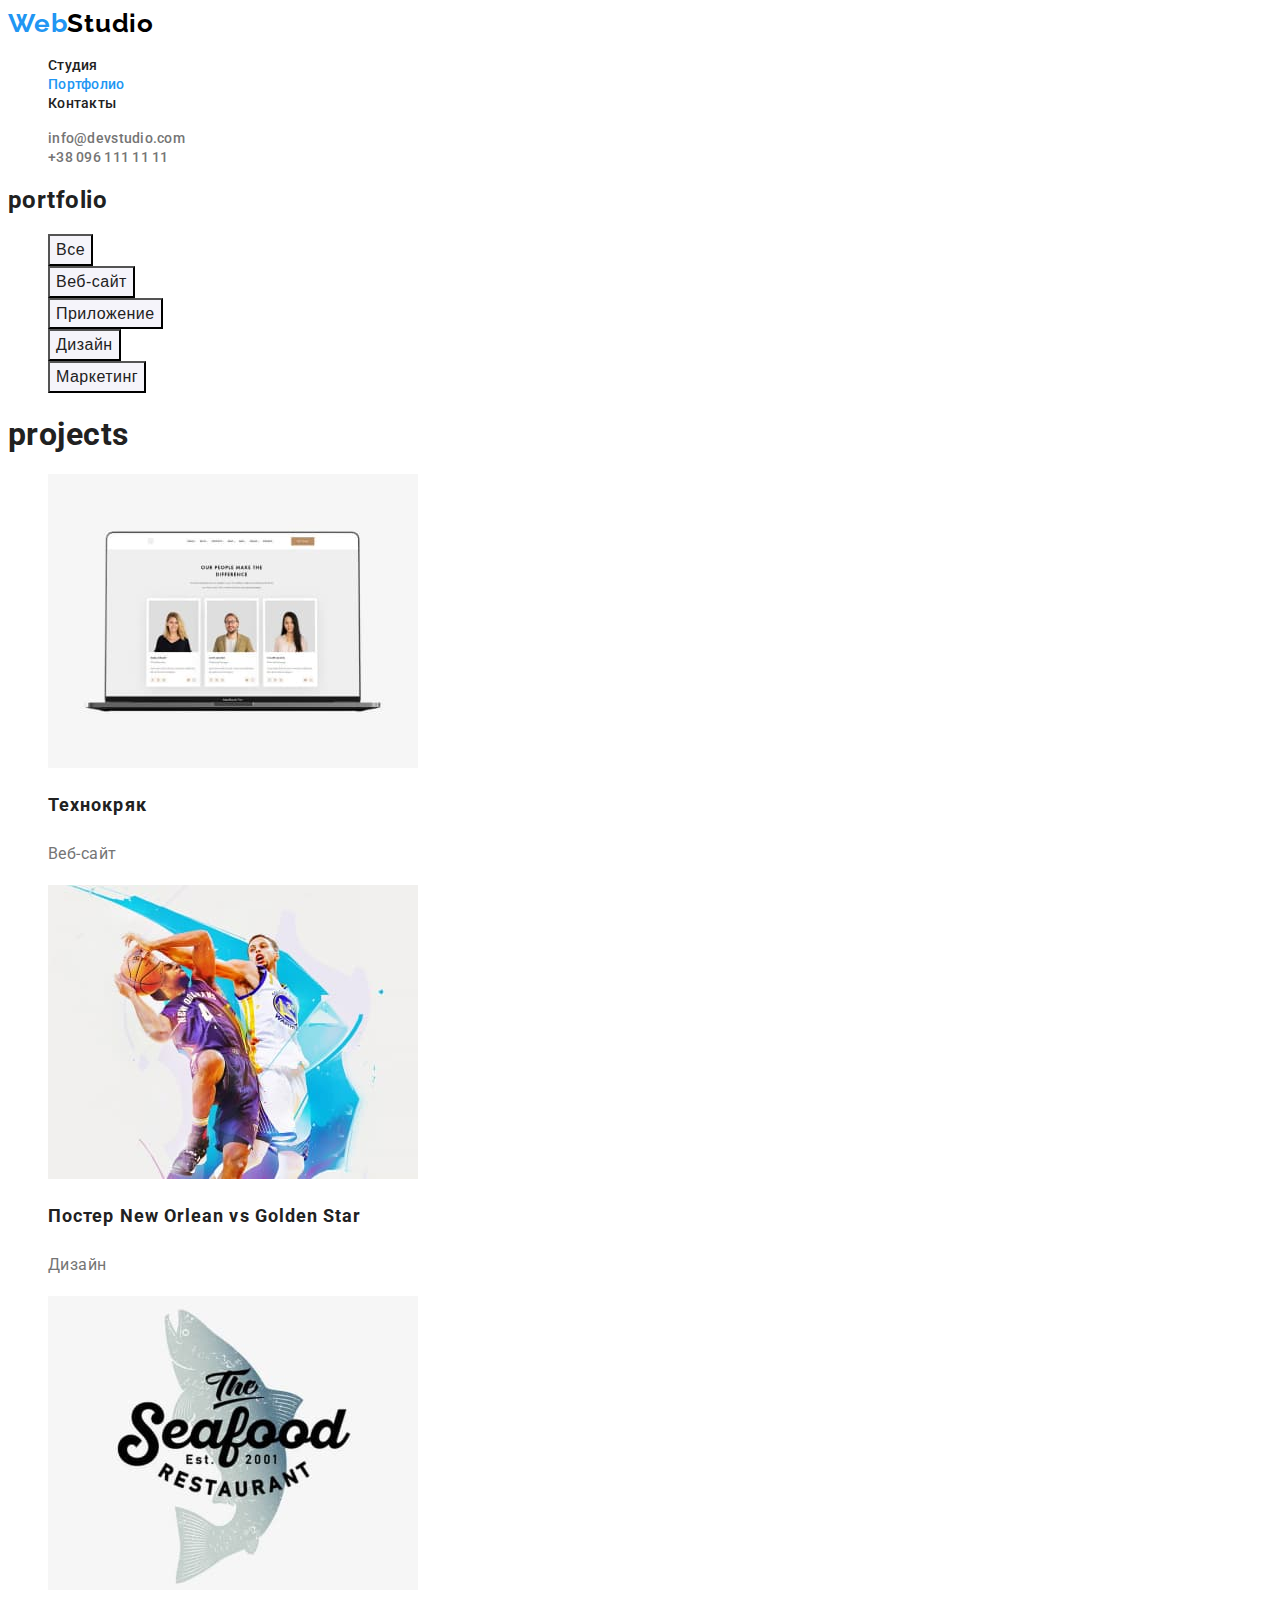
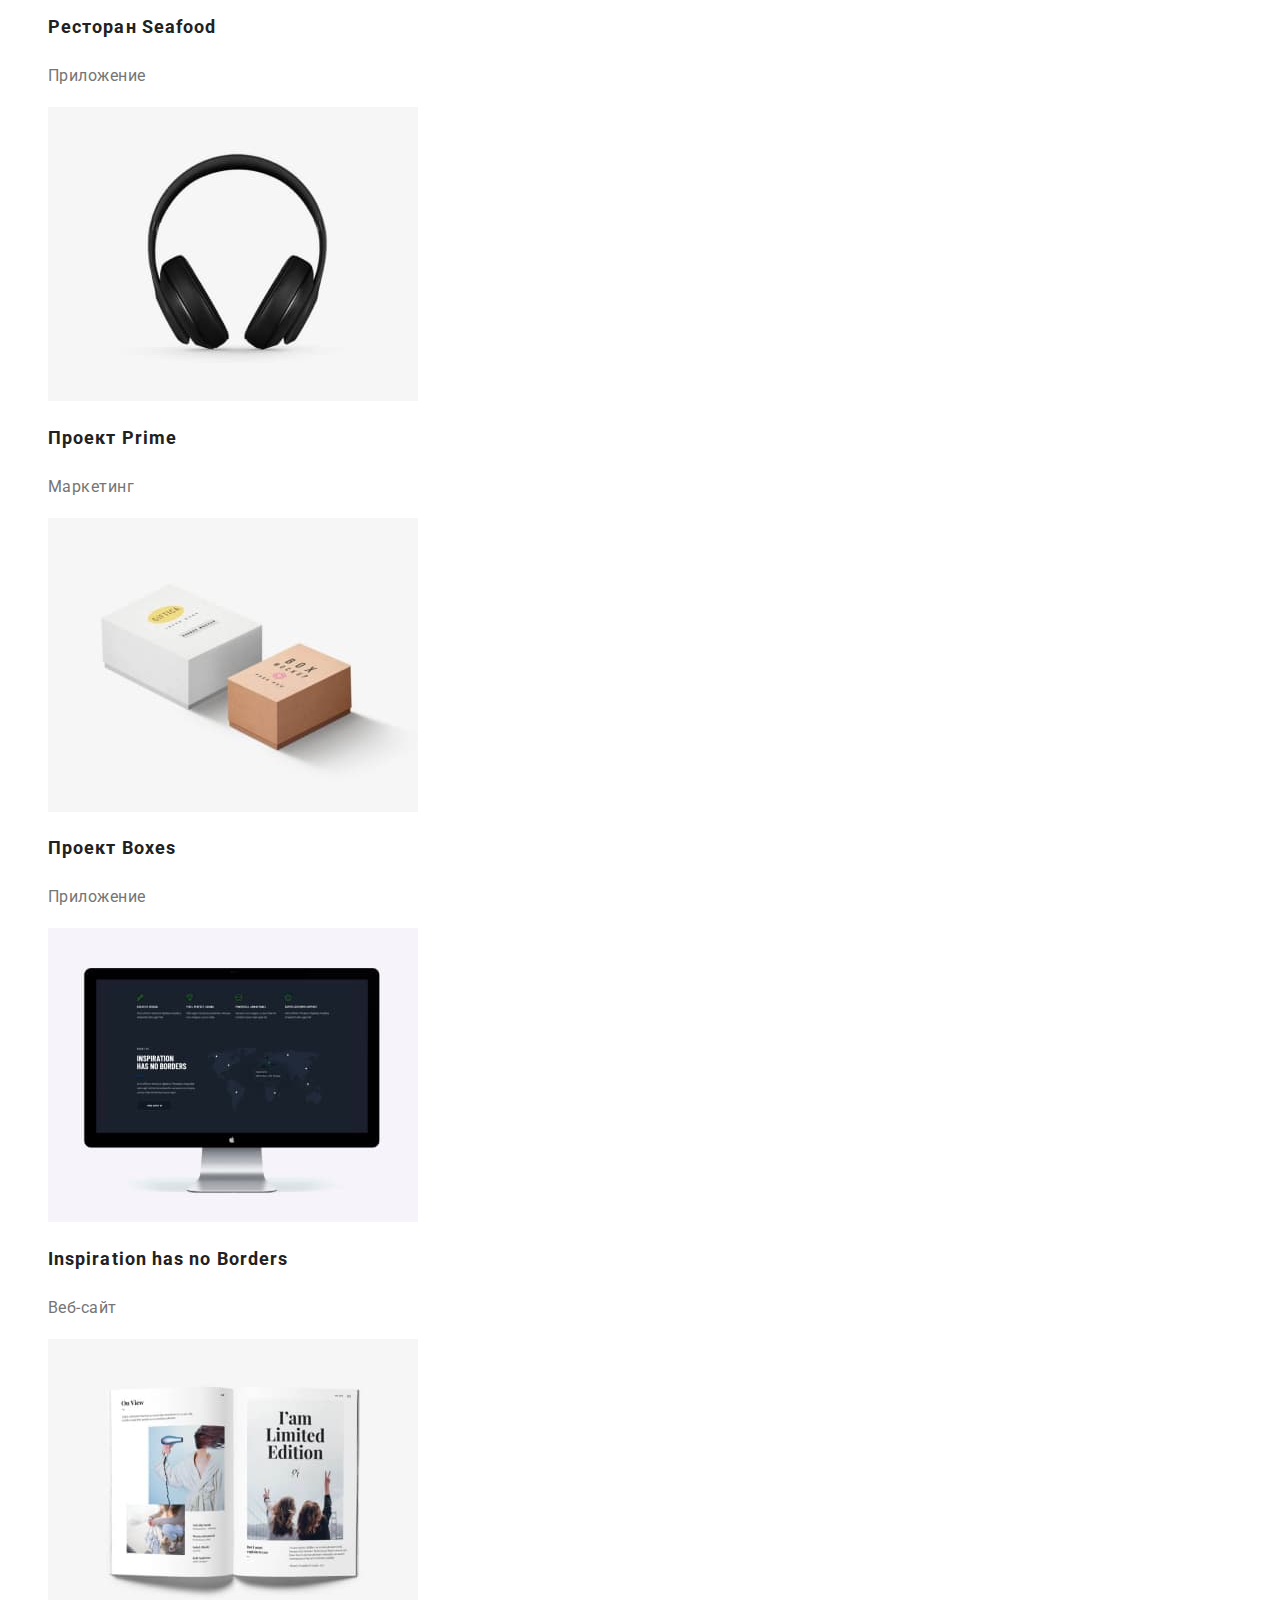
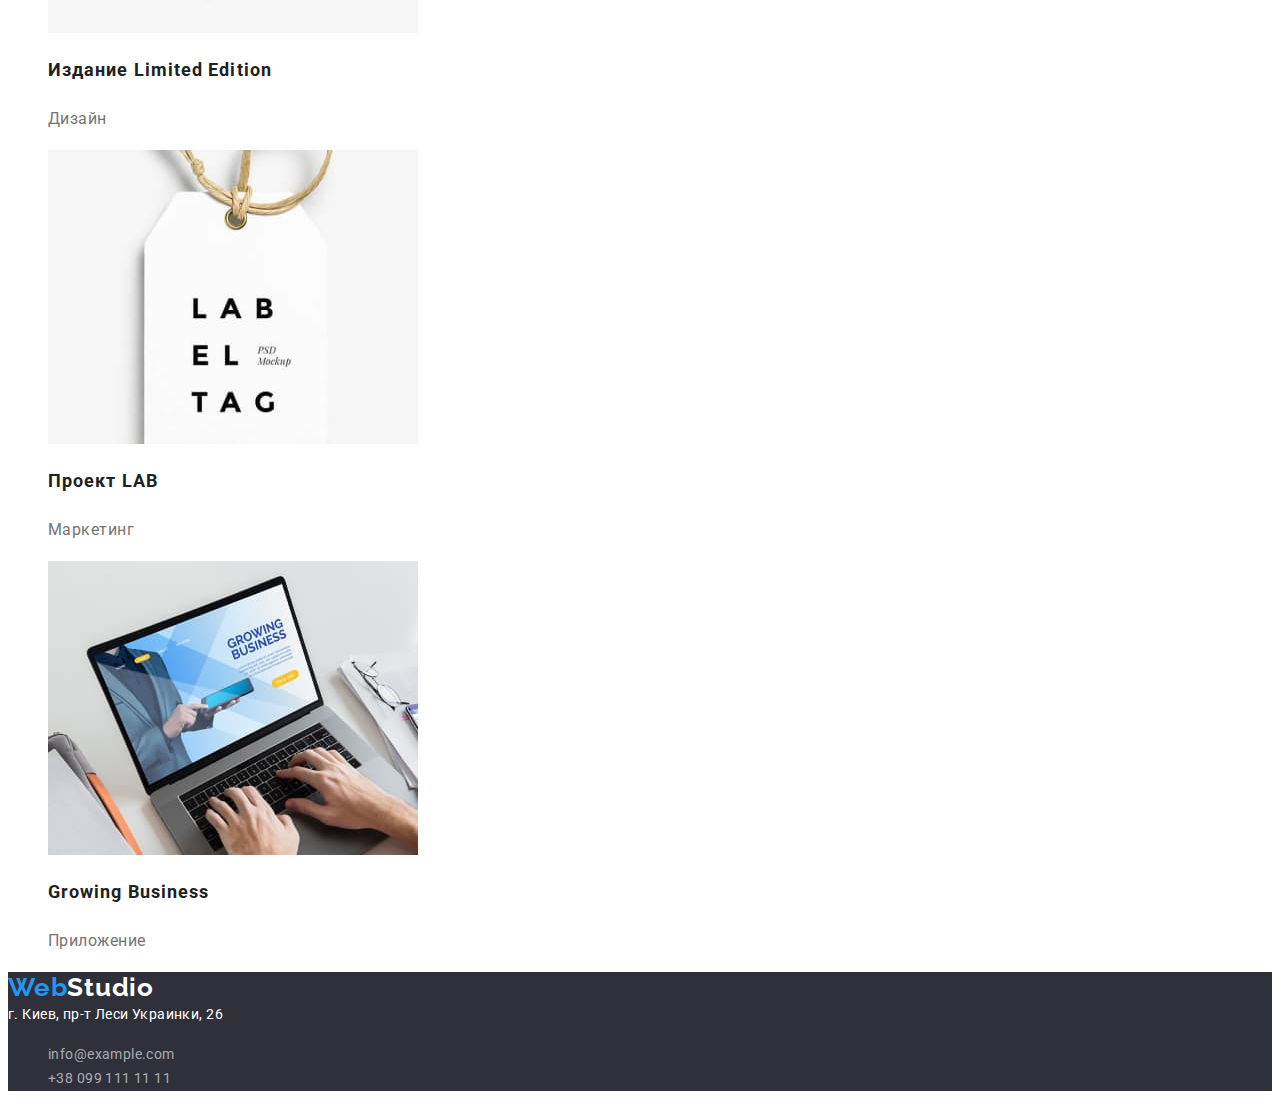
==== portfolio.html @ 8f855640 "cloning HW2" ====
<!DOCTYPE html>
<html lang="en">
  <head>
    <meta charset="UTF-8" />
    <meta http-equiv="X-UA-Compatible" content="IE=edge" />
    <meta name="viewport" content="width=device-width, initial-scale=1.0" />
    <title>Document</title>
    <link rel="preconnect" href="https://fonts.googleapis.com">
    <link rel="preconnect" href="https://fonts.gstatic.com" crossorigin>
    <link href="https://fonts.googleapis.com/css2?family=Raleway:wght@700&family=Roboto:wght@400;500;700;900&display=swap" rel="stylesheet">
    <link rel="stylesheet" href="./css/styles.css">
  </head>
  <body>
    <header>
      <a href="" class="logo style"><span class="logo-words">Web</span>Studio</a>
      <nav>
        <ul>
          <li class="list"><a href="./index.html" class="link style">Студия</a></li>
          <li class="list"><a href="./portfolio.html" class="link style current">Портфолио</a></li>
          <li class="list"><a href="" class="link style">Контакты</a></li>
        </ul>
      </nav>
      <ul>
        <li class="list"><a href="mailto:info@devstudio.com" class="contact style">info@devstudio.com</a></li>
        <li class="list"><a href="tel:+380961111111" class="contact style">+38 096 111 11 11</a></li>
      </ul>
    </header>
    <main>
      <section>
        <h2>portfolio</h2>
       <ul>
        <li class="list"><button type="button">Все</button></li>
        <li class="list"><button type="button">Веб-сайт</button></li>
        <li class="list"><button type="button">Приложение</button></li>
        <li class="list"><button type="button">Дизайн</button></li>
        <li class="list"><button type="button">Маркетинг</button></li>
       </ul>
        <h1>projects</h1>
        <ul>
            <li class="list">
              <a href="#" class="project">
                <img src="./images/hw-2/project1.jpg" alt="сайт Технокряк" width="370">
                <h2 class="project-name">Технокряк</h2>
                <p class="project-type">Веб-сайт</p>
              </a> 
            </li>
            <li class="list">
              <a href="#" class="project">
                <img src="./images/hw-2/project2.jpg" alt="Постер New Orlean vs Golden Star" width="370">
              <h2 class="project-name">Постер New Orlean vs Golden Star</h2>
              <p class="project-type">Дизайн</p>  
              </a>  
            </li>
            <li class="list">
              <a href="#" class="project">
                <img src="./images/hw-2/project3.jpg" alt="Ресторан Seafood" width="370">
              <h2 class="project-name">Ресторан Seafood</h2>
              <p class="project-type">Приложение</p>
              </a>  
            </li>
            <li class="list">
              <a href="#" class="project">
                 <img src="./images/hw-2/project4.jpg" alt="Проект Prime" width="370">
              <h2 class="project-name">Проект Prime</h2>
              <p class="project-type">Маркетинг</p>  
              </a>
            </li>
            <li class="list">
              <a href="#" class="project">
               <img src="./images/hw-2/project5.jpg" alt="Проект Boxes" width="370">
              <h2 class="project-name">Проект Boxes</h2>
              <p class="project-type">Приложение</p> 
              </a>
            </li>
            <li class="list">
              <a href="#" class="project">
                <img src="./images/hw-2/project6.jpg" alt="Inspiration has no Borders" width="370">
              <h2 class="project-name">Inspiration has no Borders</h2>
              <p class="project-type">Веб-сайт</p> 
              </a>
            </li>
            <li class="list">
              <a href="#" class="project">
               <img src="./images/hw-2/project7.jpg" alt="Издание Limited Edition" width="370">
              <h2 class="project-name">Издание Limited Edition</h2>
              <p class="project-type">Дизайн</p>  
              </a>
            </li>
            <li class="list">
              <a href="#" class="project">
              <img src="./images/hw-2/project8.jpg" alt="Проект LAB" width="370">
              <h2 class="project-name">Проект LAB</h2>
              <p class="project-type">Маркетинг</p>  
              </a>
            </li>
            <li class="list">
              <a href="#" class="project">
              <img src="./images/hw-2/project9.jpg" alt="Growing Business" width="370">
              <h2 class="project-name">Growing Business</h2>
              <p class="project-type">Приложение</p>   
              </a>
            </li>
        </ul>
      </section>
    </main>
    <footer>
      <a href="" class="footer-logo"><span class="logo-words">Web</span>Studio</a>
      <address>
        <span class="post-address">г. Киев, пр-т Леси Украинки, 26</span>
    <ul>        
        <li class="list">
         <a href="mailto:info@example.com" class="contact foot-contact">info@example.com</a>
      </li>
      <li class="list">
        <a href="tel:+380991111111" class="contact foot-contact">+38 099 111 11 11</a>
      </li>
    </ul>
  </address>
    </footer>
  </body>
</html>
---- css/styles.css ----
:root {
    --main-text-color: #212121;
    --second-text-color: #757575;
    /* --main-background-color: #E5E5E5; */
    --main-brand-color: #2196F3;
    --second-background-color: #2F303A;
}
/* main*/
body {
    font-family: 'Roboto', sans-serif;
    color: var(--main-text-color);
    text-decoration: none;
    letter-spacing: 0.03em;
}

/* header */
header {
    background-color: #FFFFFF;
}
.logo {
color: #000000;
font-family: 'Raleway';
font-weight: 700;
font-size: 26px;
line-height: 1.19;
letter-spacing: 0.03em;
}
.style {
    text-decoration: none;
}
.logo-words {
    color: var(--main-brand-color);
}
.link {
    color: var(--main-text-color);
    font-weight: 500;
    font-size: 14px;
    line-height: 1.14;
    letter-spacing: 0.02em;
}
.link:hover,
.link:focus,
.link:active {
    color: var(--main-brand-color);
}
a.current {
    color: var(--main-brand-color);
}


.contact {
    color: var(--second-text-color);
    font-weight: 500;
font-size: 14px;
line-height: 1.18;
letter-spacing: 0.02em;
}
.contact:hover {
    color: var(--main-brand-color);
}
.list {
list-style: none;
}

/* main portfolio */
main {
    background-color: var(--main-background-color);
}
button {
    color: var(--main-text-color);
    background-color: #F5F4FA;
    font-weight: 500;
    font-size: 16px;
    line-height: 1.62;
    text-align: center;
    letter-spacing: 0.03em;
}
button:hover,
button:focus {
    background-color: var(--main-brand-color);
    color: #FFFFFF;
    cursor: pointer;
}
.project {
    text-decoration: none;

}
.project-name {
    color: var(--main-text-color);
    font-weight: 700;
    font-size: 18px;
    line-height: 2;
    letter-spacing: 0.06em;
}

.project-type,
.position {
    color: var(--second-text-color);
    font-weight: 400;
    font-size: 16px;
    line-height: 1.87;
    letter-spacing: 0.03em;
    
}
/* main index */
.hero {
    color: #ffffff;
    font-weight: 900;
    font-size: 44px;
    line-height: 1.36;
    text-align: center;
    letter-spacing: 0.06em;
    text-transform: uppercase;
}
.box {
    background-color: var(--second-background-color);
    
}
.btn {
    background-color: var(--main-brand-color);
    color: #ffffff;
    font-weight: 700;
    font-size: 16px;
    line-height: 1.88;
    display: flex;
    align-items: center;
    text-align: center;
    letter-spacing: 0.06em;
    margin: 0 auto;
    
}
.btn:hover {
    background-color: #188CE8;
}
.feature {
    font-weight: 700;
font-size: 14px;
line-height: 1.14;
text-transform: uppercase;
}
.description {
    color: var(--second-text-color);
    font-weight: 400;
    font-size: 14px;
    line-height: 1.71;
}
.work-title,
.team {
    font-weight: 700;
    font-size: 36px;
    line-height: 1.17;
    text-align: center;
}
.teammate {
    font-weight: 500;
    font-size: 16px;
    line-height: 1.19;
    text-align: center;
}
.position {
    line-height: 1.19;
    text-align: center;
}
/* footer */
.footer-logo {
    color: #FFFFFF;
    font-family: 'Raleway', serif;
    font-weight: 700;
    font-size: 26px;
    line-height: 1.19;
    letter-spacing: 0.03em;
    text-decoration: none;
}
.post-address,
address a,
.foot-contact {
    color: #FFFFFF;
    font-weight: 400;
    font-size: 14px;
    line-height: 1.71;
    letter-spacing: 0.03em;
    text-decoration: none;
    font-style: normal;
}
footer .foot-contact {
    color: rgba(255, 255, 255, 0.6);

}
footer {
    background-color: var(--second-background-color);
}
.post-address,
.foot-contact {
    cursor: pointer
}
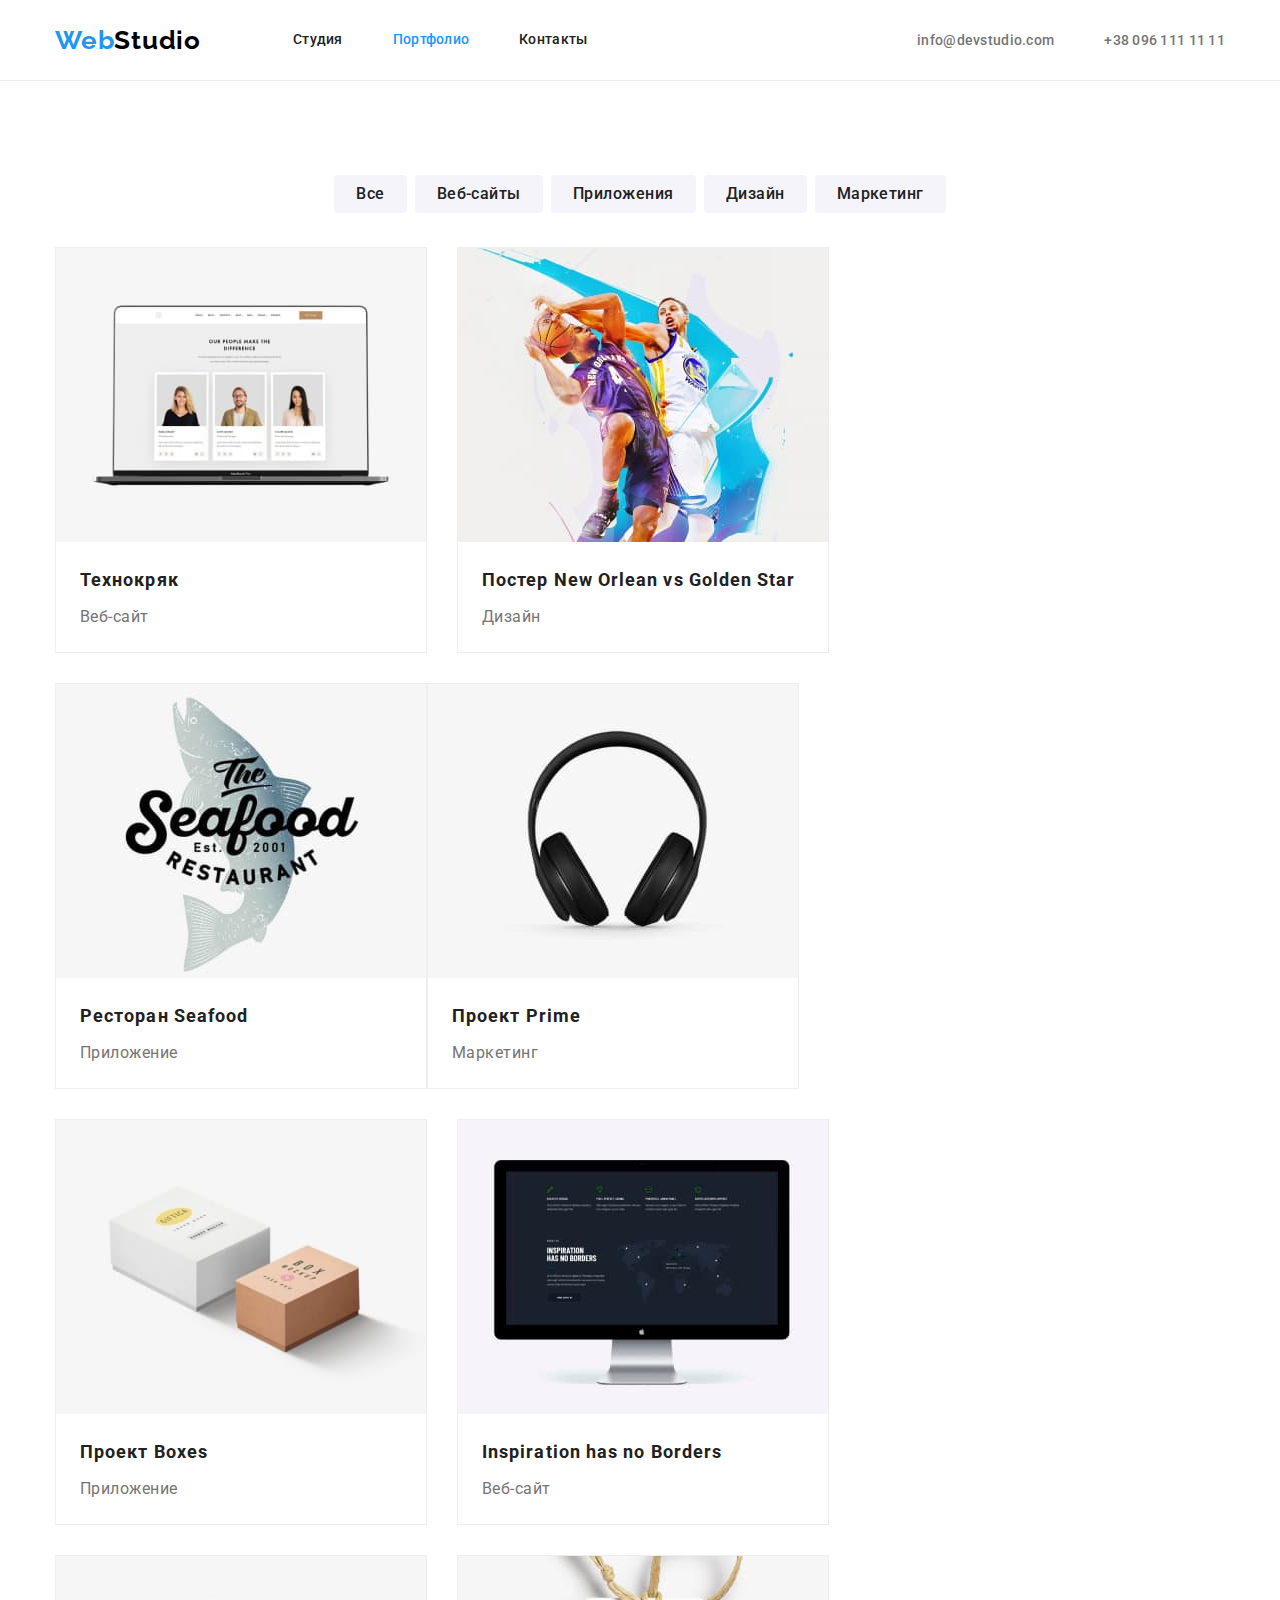
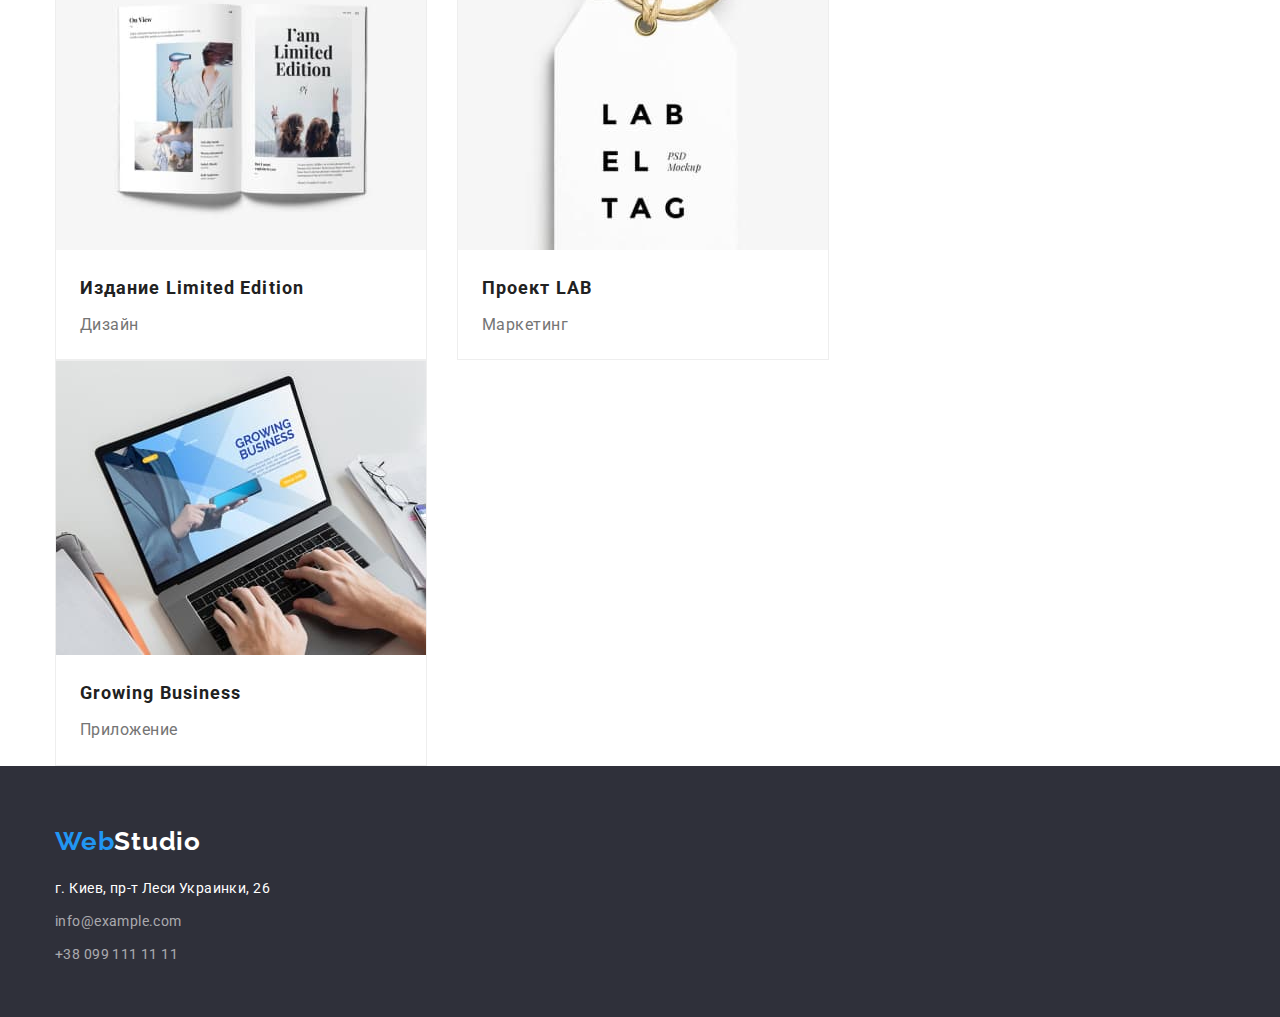
==== commit 7eddc7ad: "oll hw but problem whith border on portfolio" ====
--- a/portfolio.html
+++ b/portfolio.html
@@ -5,117 +5,146 @@
     <meta http-equiv="X-UA-Compatible" content="IE=edge" />
     <meta name="viewport" content="width=device-width, initial-scale=1.0" />
     <title>Document</title>
-    <link rel="preconnect" href="https://fonts.googleapis.com">
-    <link rel="preconnect" href="https://fonts.gstatic.com" crossorigin>
-    <link href="https://fonts.googleapis.com/css2?family=Raleway:wght@700&family=Roboto:wght@400;500;700;900&display=swap" rel="stylesheet">
-    <link rel="stylesheet" href="./css/styles.css">
+    <link
+      rel="stylesheet"
+      href="https://cdnjs.cloudflare.com/ajax/libs/modern-normalize/1.1.0/modern-normalize.min.css"
+    />
+    <link rel="preconnect" href="https://fonts.googleapis.com" />
+    <link rel="preconnect" href="https://fonts.gstatic.com" crossorigin />
+    <link
+      href="https://fonts.googleapis.com/css2?family=Raleway:wght@700&family=Roboto:wght@400;500;700;900&display=swap"
+      rel="stylesheet"
+    />
+    <link rel="stylesheet" href="./css/styles.css" />
   </head>
   <body>
     <header>
-      <a href="" class="logo style"><span class="logo-words">Web</span>Studio</a>
-      <nav>
-        <ul>
-          <li class="list"><a href="./index.html" class="link style">Студия</a></li>
-          <li class="list"><a href="./portfolio.html" class="link style current">Портфолио</a></li>
-          <li class="list"><a href="" class="link style">Контакты</a></li>
+      <div class="container">
+        <a href="" class="logo style"><span class="logo-words">Web</span>Studio</a>
+        <nav>
+          <ul class="navigation">
+            <li class="list"><a href="./index.html" class="link style">Студия</a></li>
+            <li class="list">
+              <a href="./portfolio.html" class="link style current">Портфолио</a>
+            </li>
+            <li class="list"><a href="" class="link style">Контакты</a></li>
+          </ul>
+        </nav>
+        <ul class="contacts-list">
+          <li class="list">
+            <a href="mailto:info@devstudio.com" class="contact style">info@devstudio.com</a>
+          </li>
+          <li class="list">
+            <a href="tel:+380961111111" class="contact style">+38 096 111 11 11</a>
+          </li>
         </ul>
-      </nav>
-      <ul>
-        <li class="list"><a href="mailto:info@devstudio.com" class="contact style">info@devstudio.com</a></li>
-        <li class="list"><a href="tel:+380961111111" class="contact style">+38 096 111 11 11</a></li>
-      </ul>
+      </div>
     </header>
     <main>
       <section>
-        <h2>portfolio</h2>
-       <ul>
-        <li class="list"><button type="button">Все</button></li>
-        <li class="list"><button type="button">Веб-сайт</button></li>
-        <li class="list"><button type="button">Приложение</button></li>
-        <li class="list"><button type="button">Дизайн</button></li>
-        <li class="list"><button type="button">Маркетинг</button></li>
-       </ul>
-        <h1>projects</h1>
-        <ul>
+        <h2 class="visually-hidden">portfolio</h2>
+        <div class="container">
+          <ul class="portfolio-list">
+            <li class="list"><button type="button">Все</button></li>
+            <li class="list"><button type="button">Веб-сайты</button></li>
+            <li class="list"><button type="button">Приложения</button></li>
+            <li class="list"><button type="button">Дизайн</button></li>
+            <li class="list"><button type="button">Маркетинг</button></li>
+          </ul>
+        </div>
+        <h1 class="visually-hidden">projects</h1>
+        <div class="container">
+          <ul class="project-list">
             <li class="list">
               <a href="#" class="project">
-                <img src="./images/hw-2/project1.jpg" alt="сайт Технокряк" width="370">
+                <img src="./images/hw-2/project1.jpg" alt="сайт Технокряк" width="370" />
                 <h2 class="project-name">Технокряк</h2>
                 <p class="project-type">Веб-сайт</p>
-              </a> 
-            </li>
-            <li class="list">
-              <a href="#" class="project">
-                <img src="./images/hw-2/project2.jpg" alt="Постер New Orlean vs Golden Star" width="370">
-              <h2 class="project-name">Постер New Orlean vs Golden Star</h2>
-              <p class="project-type">Дизайн</p>  
-              </a>  
-            </li>
-            <li class="list">
-              <a href="#" class="project">
-                <img src="./images/hw-2/project3.jpg" alt="Ресторан Seafood" width="370">
-              <h2 class="project-name">Ресторан Seafood</h2>
-              <p class="project-type">Приложение</p>
-              </a>  
-            </li>
-            <li class="list">
-              <a href="#" class="project">
-                 <img src="./images/hw-2/project4.jpg" alt="Проект Prime" width="370">
-              <h2 class="project-name">Проект Prime</h2>
-              <p class="project-type">Маркетинг</p>  
               </a>
             </li>
             <li class="list">
               <a href="#" class="project">
-               <img src="./images/hw-2/project5.jpg" alt="Проект Boxes" width="370">
-              <h2 class="project-name">Проект Boxes</h2>
-              <p class="project-type">Приложение</p> 
+                <img
+                  src="./images/hw-2/project2.jpg"
+                  alt="Постер New Orlean vs Golden Star"
+                  width="370"
+                />
+                <h2 class="project-name">Постер New Orlean vs Golden Star</h2>
+                <p class="project-type">Дизайн</p>
               </a>
             </li>
             <li class="list">
               <a href="#" class="project">
-                <img src="./images/hw-2/project6.jpg" alt="Inspiration has no Borders" width="370">
-              <h2 class="project-name">Inspiration has no Borders</h2>
-              <p class="project-type">Веб-сайт</p> 
+                <img src="./images/hw-2/project3.jpg" alt="Ресторан Seafood" width="370" />
+                <h2 class="project-name">Ресторан Seafood</h2>
+                <p class="project-type">Приложение</p>
               </a>
             </li>
             <li class="list">
               <a href="#" class="project">
-               <img src="./images/hw-2/project7.jpg" alt="Издание Limited Edition" width="370">
-              <h2 class="project-name">Издание Limited Edition</h2>
-              <p class="project-type">Дизайн</p>  
+                <img src="./images/hw-2/project4.jpg" alt="Проект Prime" width="370" />
+                <h2 class="project-name">Проект Prime</h2>
+                <p class="project-type">Маркетинг</p>
               </a>
             </li>
             <li class="list">
               <a href="#" class="project">
-              <img src="./images/hw-2/project8.jpg" alt="Проект LAB" width="370">
-              <h2 class="project-name">Проект LAB</h2>
-              <p class="project-type">Маркетинг</p>  
+                <img src="./images/hw-2/project5.jpg" alt="Проект Boxes" width="370" />
+                <h2 class="project-name">Проект Boxes</h2>
+                <p class="project-type">Приложение</p>
               </a>
             </li>
             <li class="list">
               <a href="#" class="project">
-              <img src="./images/hw-2/project9.jpg" alt="Growing Business" width="370">
-              <h2 class="project-name">Growing Business</h2>
-              <p class="project-type">Приложение</p>   
+                <img
+                  src="./images/hw-2/project6.jpg"
+                  alt="Inspiration has no Borders"
+                  width="370"
+                />
+                <h2 class="project-name">Inspiration has no Borders</h2>
+                <p class="project-type">Веб-сайт</p>
               </a>
             </li>
-        </ul>
+            <li class="list">
+              <a href="#" class="project">
+                <img src="./images/hw-2/project7.jpg" alt="Издание Limited Edition" width="370" />
+                <h2 class="project-name">Издание Limited Edition</h2>
+                <p class="project-type">Дизайн</p>
+              </a>
+            </li>
+            <li class="list">
+              <a href="#" class="project">
+                <img src="./images/hw-2/project8.jpg" alt="Проект LAB" width="370" />
+                <h2 class="project-name">Проект LAB</h2>
+                <p class="project-type">Маркетинг</p>
+              </a>
+            </li>
+            <li class="list">
+              <a href="#" class="project">
+                <img src="./images/hw-2/project9.jpg" alt="Growing Business" width="370" />
+                <h2 class="project-name">Growing Business</h2>
+                <p class="project-type">Приложение</p>
+              </a>
+            </li>
+          </ul>
+        </div>
       </section>
     </main>
     <footer>
-      <a href="" class="footer-logo"><span class="logo-words">Web</span>Studio</a>
-      <address>
-        <span class="post-address">г. Киев, пр-т Леси Украинки, 26</span>
-    <ul>        
-        <li class="list">
-         <a href="mailto:info@example.com" class="contact foot-contact">info@example.com</a>
-      </li>
-      <li class="list">
-        <a href="tel:+380991111111" class="contact foot-contact">+38 099 111 11 11</a>
-      </li>
-    </ul>
-  </address>
+      <div class="container">
+        <a href="" class="footer-logo"><span class="logo-words">Web</span>Studio</a>
+        <address>
+          <span class="post-address">г. Киев, пр-т Леси Украинки, 26</span>
+          <ul class="footer-contact-list">
+            <li class="list">
+              <a href="mailto:info@example.com" class="contact foot-contact">info@example.com</a>
+            </li>
+            <li class="list">
+              <a href="tel:+380991111111" class="contact foot-contact tel">+38 099 111 11 11</a>
+            </li>
+          </ul>
+        </address>
+      </div>
     </footer>
   </body>
 </html>
--- a/css/styles.css
+++ b/css/styles.css
@@ -1,195 +1,378 @@
 :root {
-    --main-text-color: #212121;
-    --second-text-color: #757575;
-    /* --main-background-color: #E5E5E5; */
-    --main-brand-color: #2196F3;
-    --second-background-color: #2F303A;
-}
+  --main-text-color: #212121;
+  --second-text-color: #757575;
+  /* --main-background-color: #E5E5E5; */
+  --main-brand-color: #2196f3;
+  --second-background-color: #2f303a;
+}
+h1,
+h2,
+h3,
+h4,
+h5,
+h6,
+p,
+ul,
+li {
+  margin: 0;
+  padding: 0;
+}
+
 /* main*/
 body {
-    font-family: 'Roboto', sans-serif;
-    color: var(--main-text-color);
-    text-decoration: none;
-    letter-spacing: 0.03em;
-}
-
+  font-family: 'Roboto', sans-serif;
+  color: var(--main-text-color);
+  text-decoration: none;
+  letter-spacing: 0.03em;
+}
+.container {
+  display: flex;
+  width: 1200px;
+  padding-left: 15px;
+  padding-right: 15px;
+  margin-left: auto;
+  margin-right: auto;
+}
 /* header */
+
+header .container {
+  align-items: center;
+}
+
+.navigation {
+  display: flex;
+}
 header {
-    background-color: #FFFFFF;
+  border-bottom: 1px solid #ececec;
+  background-color: #ffffff;
 }
 .logo {
-color: #000000;
-font-family: 'Raleway';
-font-weight: 700;
-font-size: 26px;
-line-height: 1.19;
-letter-spacing: 0.03em;
+  display: inline-block;
+  width: 145px;
+  margin-right: 93px;
+  color: #000000;
+  font-family: 'Raleway';
+  font-weight: 700;
+  font-size: 26px;
+  line-height: 1.19;
+  letter-spacing: 0.03em;
 }
 .style {
-    text-decoration: none;
+  text-decoration: none;
 }
 .logo-words {
-    color: var(--main-brand-color);
+  color: var(--main-brand-color);
+}
+.navigation .list:not(:last-child) {
+  margin-right: 50px;
 }
 .link {
-    color: var(--main-text-color);
-    font-weight: 500;
-    font-size: 14px;
-    line-height: 1.14;
-    letter-spacing: 0.02em;
+  display: block;
+  padding-top: 32px;
+  padding-bottom: 32px;
+  color: var(--main-text-color);
+  font-weight: 500;
+  font-size: 14px;
+  line-height: 1.14;
+  letter-spacing: 0.02em;
 }
 .link:hover,
 .link:focus,
 .link:active {
-    color: var(--main-brand-color);
+  color: var(--main-brand-color);
 }
 a.current {
-    color: var(--main-brand-color);
-}
-
-
+  color: var(--main-brand-color);
+}
+
+.contacts-list {
+  display: flex;
+  margin-left: auto;
+}
+.contacts-list .list:not(:last-child) {
+  margin-right: 50px;
+}
 .contact {
-    color: var(--second-text-color);
-    font-weight: 500;
-font-size: 14px;
-line-height: 1.18;
-letter-spacing: 0.02em;
+  color: var(--second-text-color);
+  font-weight: 500;
+  font-size: 14px;
+  line-height: 1.18;
+  letter-spacing: 0.02em;
 }
 .contact:hover {
-    color: var(--main-brand-color);
+  color: var(--main-brand-color);
 }
 .list {
-list-style: none;
+  list-style: none;
 }
 
 /* main portfolio */
 main {
-    background-color: var(--main-background-color);
+  background-color: var(--main-background-color);
+}
+.visually-hidden {
+  position: absolute;
+  width: 1px;
+  height: 1px;
+  margin: -1px;
+  border: 0;
+  padding: 0;
+
+  white-space: nowrap;
+  clip-path: inset(100%);
+  clip: rect(0 0 0 0);
+  overflow: hidden;
+}
+.portfolio-list {
+  display: flex;
+  padding-top: 94px;
+  margin-left: auto;
+  margin-right: auto;
+}
+.portfolio-list .list {
+  justify-content: center;
+}
+.portfolio-list .list:not(:last-child) {
+  margin-right: 8px;
+}
+
+.project-list {
+  display: flex;
+  flex-wrap: wrap;
+  padding-top: 34px;
+}
+h1 .container {
+  width: 1164px;
+}
+
+.project-list .list {
+  margin-right: 30px;
+  margin-bottom: 30px;
+  border: 1px solid #eeeeee;
+}
+.project-list .list:nth-child(3n) {
+  margin-right: 0;
+}
+.project-list .list:nth-last-child(-n + 3) {
+  margin-bottom: 0;
 }
 button {
-    color: var(--main-text-color);
-    background-color: #F5F4FA;
-    font-weight: 500;
-    font-size: 16px;
-    line-height: 1.62;
-    text-align: center;
-    letter-spacing: 0.03em;
+  border: 0;
+  padding: 6px 22px;
+  border-radius: 4px;
+  color: var(--main-text-color);
+  background-color: #f5f4fa;
+  font-weight: 500;
+  font-size: 16px;
+  line-height: 1.62;
+  text-align: center;
+  letter-spacing: 0.03em;
 }
 button:hover,
 button:focus {
-    background-color: var(--main-brand-color);
-    color: #FFFFFF;
-    cursor: pointer;
+  background-color: var(--main-brand-color);
+  color: #ffffff;
+  cursor: pointer;
 }
 .project {
-    text-decoration: none;
-
+  display: block;
+  text-decoration: none;
+}
+img {
+  display: block;
+}
+.project img {
+  margin-bottom: 20px;
 }
 .project-name {
-    color: var(--main-text-color);
-    font-weight: 700;
-    font-size: 18px;
-    line-height: 2;
-    letter-spacing: 0.06em;
+  display: block;
+  margin-left: 24px;
+  margin-right: 24px;
+  margin-bottom: 4px;
+  color: var(--main-text-color);
+  font-weight: 700;
+  font-size: 18px;
+  line-height: 2;
+  letter-spacing: 0.06em;
+}
+.project-type {
+  display: block;
+  margin-left: 24px;
+  margin-right: 24px;
+  margin-bottom: 20px;
 }
 
 .project-type,
 .position {
-    color: var(--second-text-color);
-    font-weight: 400;
-    font-size: 16px;
-    line-height: 1.87;
-    letter-spacing: 0.03em;
-    
+  color: var(--second-text-color);
+  font-weight: 400;
+  font-size: 16px;
+  line-height: 1.87;
+  letter-spacing: 0.03em;
 }
 /* main index */
+
 .hero {
-    color: #ffffff;
-    font-weight: 900;
-    font-size: 44px;
-    line-height: 1.36;
-    text-align: center;
-    letter-spacing: 0.06em;
-    text-transform: uppercase;
+  margin-left: auto;
+  margin-right: auto;
+  margin-bottom: 30px;
+
+  width: 696px;
+  align-items: center;
+  color: #ffffff;
+
+  font-weight: 900;
+  font-size: 44px;
+  line-height: 1.36;
+
+  letter-spacing: 0.06em;
+  text-transform: uppercase;
 }
 .box {
-    background-color: var(--second-background-color);
-    
+  text-align: center;
+  margin-bottom: 40px;
+  background-color: var(--second-background-color);
 }
 .btn {
-    background-color: var(--main-brand-color);
-    color: #ffffff;
-    font-weight: 700;
-    font-size: 16px;
-    line-height: 1.88;
-    display: flex;
-    align-items: center;
-    text-align: center;
-    letter-spacing: 0.06em;
-    margin: 0 auto;
-    
+  border-radius: 4px;
+  padding: 10px 32px;
+  margin-left: auto;
+  margin-right: auto;
+  background-color: var(--main-brand-color);
+  color: #ffffff;
+  font-weight: 700;
+  font-size: 16px;
+  line-height: 1.88;
+  display: flex;
+  align-items: center;
+
+  letter-spacing: 0.06em;
 }
 .btn:hover {
-    background-color: #188CE8;
+  background-color: #188ce8;
+}
+.features h2 {
+  color: transparent;
+}
+.features {
+  margin-bottom: 94px;
+}
+.features-list {
+  display: flex;
+  justify-content: space-between;
+  padding-top: 94px;
+}
+
+.features-list .list {
+  width: calc((100%-3 * 30px) / 4);
+}
+.features-list .list:not(:last-child) {
+  margin-right: 30px;
 }
 .feature {
-    font-weight: 700;
-font-size: 14px;
-line-height: 1.14;
-text-transform: uppercase;
+  font-weight: 700;
+  font-size: 14px;
+  line-height: 1.14;
+  text-transform: uppercase;
 }
 .description {
-    color: var(--second-text-color);
-    font-weight: 400;
-    font-size: 14px;
-    line-height: 1.71;
+  color: var(--second-text-color);
+  font-weight: 400;
+  font-size: 14px;
+  line-height: 1.71;
+}
+.work-sect {
+  margin-bottom: 94px;
+}
+.work-title {
+  margin-bottom: 50px;
+}
+.work-title-list {
+  display: flex;
+}
+.work-title-list .list:not(:last-child) {
+  margin-right: 30px;
+}
+.team-sect {
+  padding-bottom: 94px;
+  background-color: #f5f4fa;
+}
+.team-title {
+  margin-bottom: 50px;
 }
 .work-title,
-.team {
-    font-weight: 700;
-    font-size: 36px;
-    line-height: 1.17;
-    text-align: center;
+.team-title {
+  font-weight: 700;
+  font-size: 36px;
+  line-height: 1.17;
+  text-align: center;
+}
+.team-list {
+  display: flex;
+}
+
+.team-list .list:not(:last-child) {
+  margin-right: 30px;
+}
+.team-list .list {
+  box-shadow: 0px 1px 3px rgba(0, 0, 0, 0.12), 0px 1px 1px rgba(0, 0, 0, 0.14),
+    0px 2px 1px rgba(0, 0, 0, 0.2);
+  border-radius: 0px 0px 4px 4px;
+}
+.team-list img {
+  margin-bottom: 30px;
 }
 .teammate {
-    font-weight: 500;
-    font-size: 16px;
-    line-height: 1.19;
-    text-align: center;
+  margin-bottom: 10px;
+  font-weight: 500;
+  font-size: 16px;
+  line-height: 1.19;
+  text-align: center;
 }
 .position {
-    line-height: 1.19;
-    text-align: center;
+  margin-bottom: 30px;
+  line-height: 1.19;
+  text-align: center;
 }
 /* footer */
+footer .container {
+  flex-direction: column;
+}
 .footer-logo {
-    color: #FFFFFF;
-    font-family: 'Raleway', serif;
-    font-weight: 700;
-    font-size: 26px;
-    line-height: 1.19;
-    letter-spacing: 0.03em;
-    text-decoration: none;
+  display: inline-block;
+  margin-top: 60px;
+  margin-bottom: 20px;
+  color: #ffffff;
+  font-family: 'Raleway', serif;
+  font-weight: 700;
+  font-size: 26px;
+  line-height: 1.19;
+  letter-spacing: 0.03em;
+  text-decoration: none;
 }
 .post-address,
 address a,
 .foot-contact {
-    color: #FFFFFF;
-    font-weight: 400;
-    font-size: 14px;
-    line-height: 1.71;
-    letter-spacing: 0.03em;
-    text-decoration: none;
-    font-style: normal;
+  color: #ffffff;
+  font-weight: 400;
+  font-size: 14px;
+  line-height: 1.71;
+  letter-spacing: 0.03em;
+  text-decoration: none;
+  font-style: normal;
 }
 footer .foot-contact {
-    color: rgba(255, 255, 255, 0.6);
-
+  color: rgba(255, 255, 255, 0.6);
 }
 footer {
-    background-color: var(--second-background-color);
+  background-color: var(--second-background-color);
 }
 .post-address,
 .foot-contact {
-    cursor: pointer
-}+  display: block;
+  margin-bottom: 9px;
+  cursor: pointer;
+}
+.contact.foot-contact.tel {
+  margin-bottom: 50px;
+}
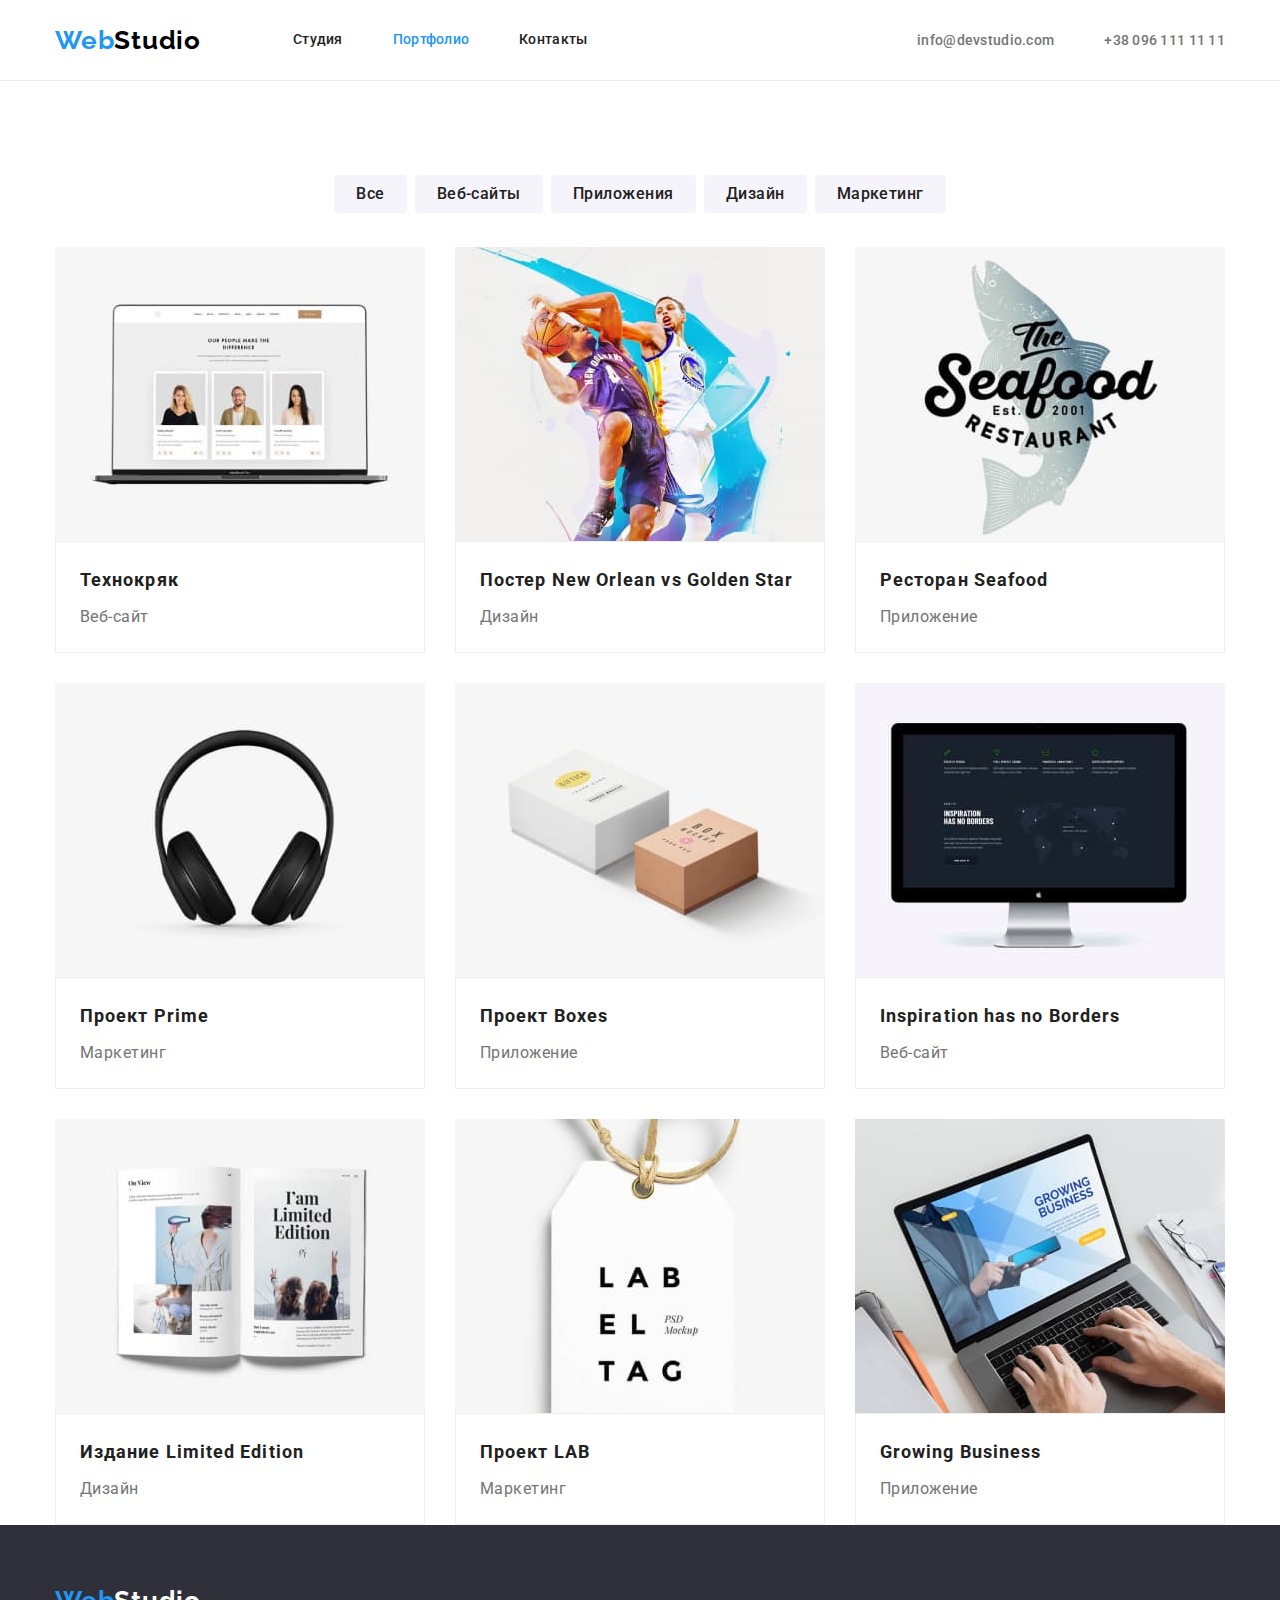
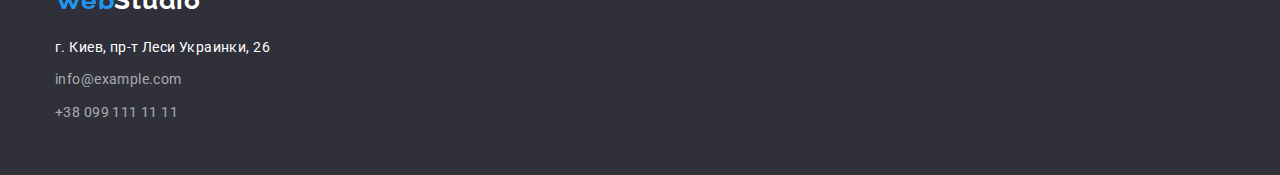
==== commit afc0ec3f: "full hw3" ====
--- a/portfolio.html
+++ b/portfolio.html
@@ -58,8 +58,10 @@
             <li class="list">
               <a href="#" class="project">
                 <img src="./images/hw-2/project1.jpg" alt="сайт Технокряк" width="370" />
-                <h2 class="project-name">Технокряк</h2>
-                <p class="project-type">Веб-сайт</p>
+                <div class="project-discription">
+                  <h2 class="project-name">Технокряк</h2>
+                  <p class="project-type">Веб-сайт</p>
+                </div>
               </a>
             </li>
             <li class="list">
@@ -69,29 +71,37 @@
                   alt="Постер New Orlean vs Golden Star"
                   width="370"
                 />
-                <h2 class="project-name">Постер New Orlean vs Golden Star</h2>
-                <p class="project-type">Дизайн</p>
+                <div class="project-discription">
+                  <h2 class="project-name">Постер New Orlean vs Golden Star</h2>
+                  <p class="project-type">Дизайн</p>
+                </div>
               </a>
             </li>
             <li class="list">
               <a href="#" class="project">
                 <img src="./images/hw-2/project3.jpg" alt="Ресторан Seafood" width="370" />
-                <h2 class="project-name">Ресторан Seafood</h2>
-                <p class="project-type">Приложение</p>
+                <div class="project-discription">
+                  <h2 class="project-name">Ресторан Seafood</h2>
+                  <p class="project-type">Приложение</p>
+                </div>
               </a>
             </li>
             <li class="list">
               <a href="#" class="project">
                 <img src="./images/hw-2/project4.jpg" alt="Проект Prime" width="370" />
-                <h2 class="project-name">Проект Prime</h2>
-                <p class="project-type">Маркетинг</p>
+                <div class="project-discription">
+                  <h2 class="project-name">Проект Prime</h2>
+                  <p class="project-type">Маркетинг</p>
+                </div>
               </a>
             </li>
             <li class="list">
               <a href="#" class="project">
                 <img src="./images/hw-2/project5.jpg" alt="Проект Boxes" width="370" />
-                <h2 class="project-name">Проект Boxes</h2>
-                <p class="project-type">Приложение</p>
+                <div class="project-discription">
+                  <h2 class="project-name">Проект Boxes</h2>
+                  <p class="project-type">Приложение</p>
+                </div>
               </a>
             </li>
             <li class="list">
@@ -101,29 +111,37 @@
                   alt="Inspiration has no Borders"
                   width="370"
                 />
-                <h2 class="project-name">Inspiration has no Borders</h2>
-                <p class="project-type">Веб-сайт</p>
+                <div class="project-discription">
+                  <h2 class="project-name">Inspiration has no Borders</h2>
+                  <p class="project-type">Веб-сайт</p>
+                </div>
               </a>
             </li>
             <li class="list">
               <a href="#" class="project">
                 <img src="./images/hw-2/project7.jpg" alt="Издание Limited Edition" width="370" />
-                <h2 class="project-name">Издание Limited Edition</h2>
-                <p class="project-type">Дизайн</p>
+                <div class="project-discription">
+                  <h2 class="project-name">Издание Limited Edition</h2>
+                  <p class="project-type">Дизайн</p>
+                </div>
               </a>
             </li>
             <li class="list">
               <a href="#" class="project">
                 <img src="./images/hw-2/project8.jpg" alt="Проект LAB" width="370" />
-                <h2 class="project-name">Проект LAB</h2>
-                <p class="project-type">Маркетинг</p>
+                <div class="project-discription">
+                  <h2 class="project-name">Проект LAB</h2>
+                  <p class="project-type">Маркетинг</p>
+                </div>
               </a>
             </li>
             <li class="list">
               <a href="#" class="project">
                 <img src="./images/hw-2/project9.jpg" alt="Growing Business" width="370" />
-                <h2 class="project-name">Growing Business</h2>
-                <p class="project-type">Приложение</p>
+                <div class="project-discription">
+                  <h2 class="project-name">Growing Business</h2>
+                  <p class="project-type">Приложение</p>
+                </div>
               </a>
             </li>
           </ul>
--- a/css/styles.css
+++ b/css/styles.css
@@ -148,7 +148,10 @@
 .project-list .list {
   margin-right: 30px;
   margin-bottom: 30px;
+}
+.project-discription {
   border: 1px solid #eeeeee;
+  padding-top: 20px;
 }
 .project-list .list:nth-child(3n) {
   margin-right: 0;
@@ -181,9 +184,9 @@
 img {
   display: block;
 }
-.project img {
-  margin-bottom: 20px;
-}
+/* .project img {
+  margin-bottom: 20px; */
+
 .project-name {
   display: block;
   margin-left: 24px;
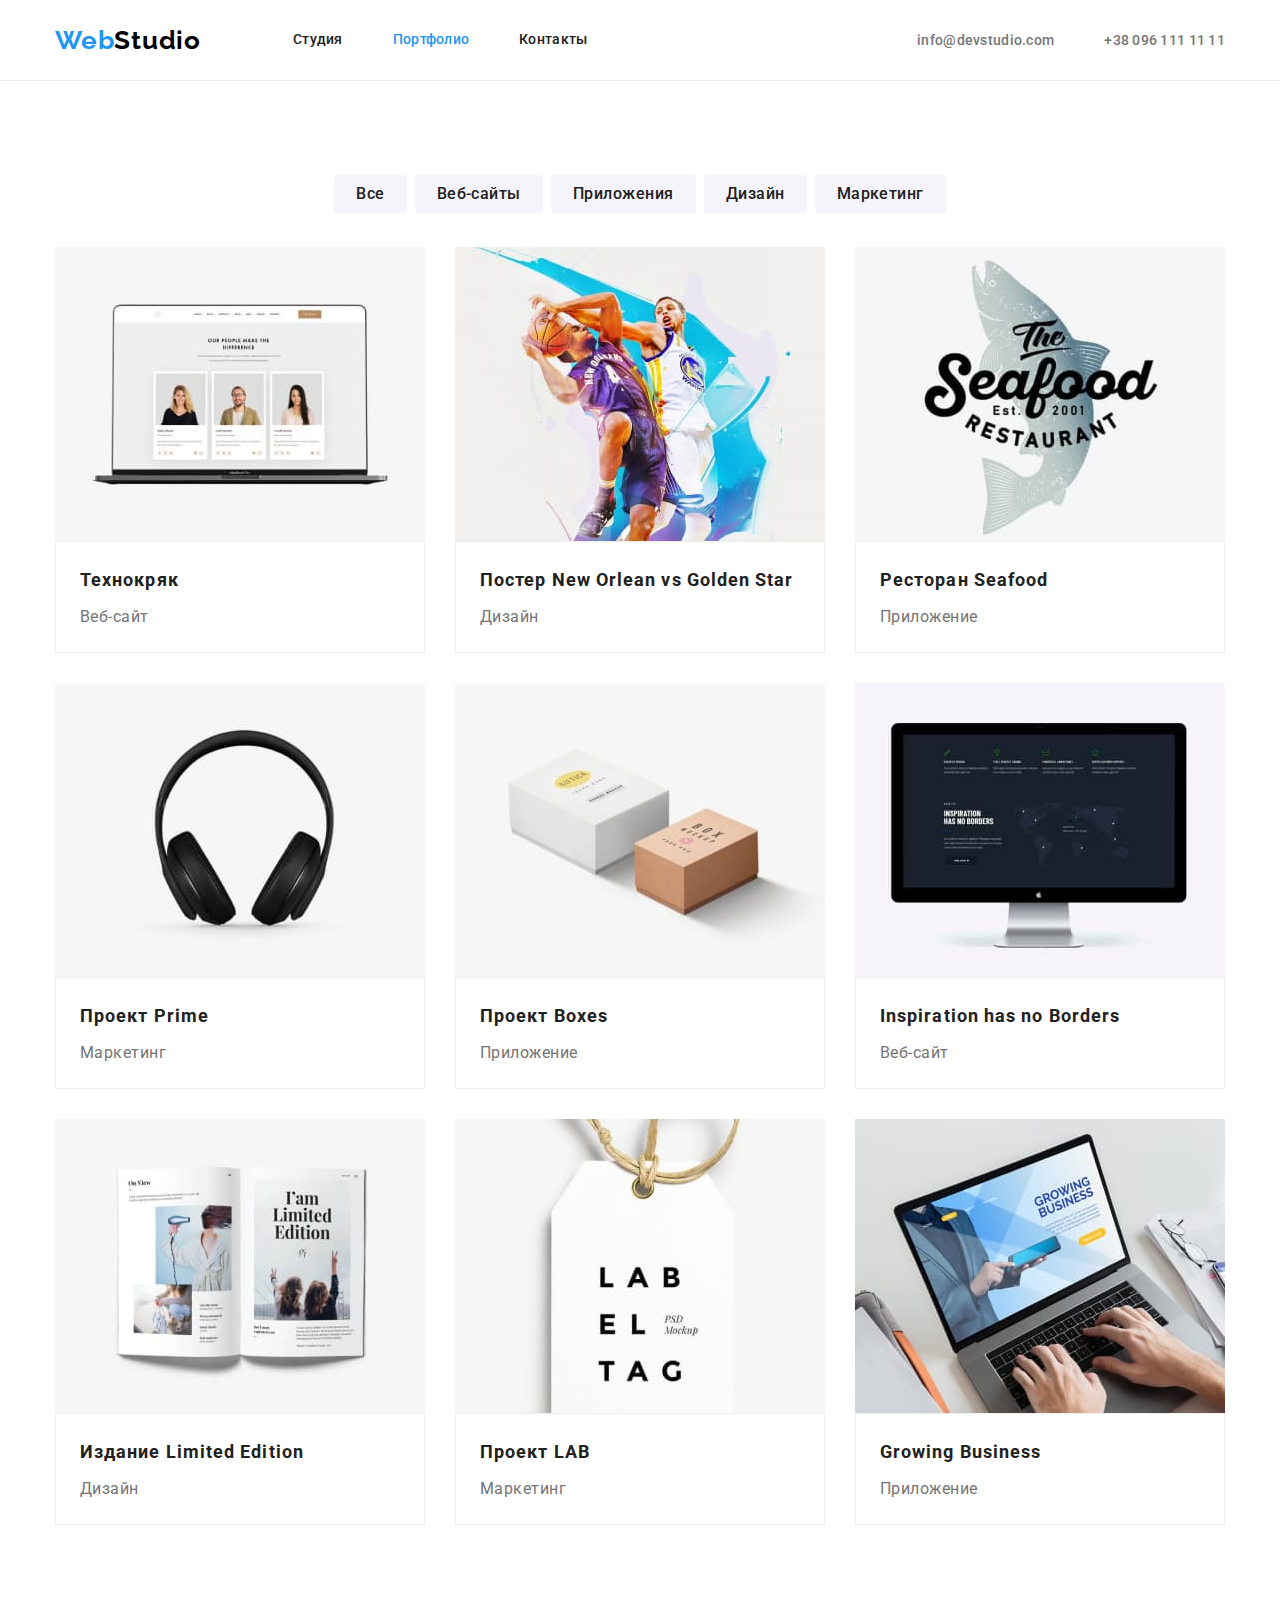
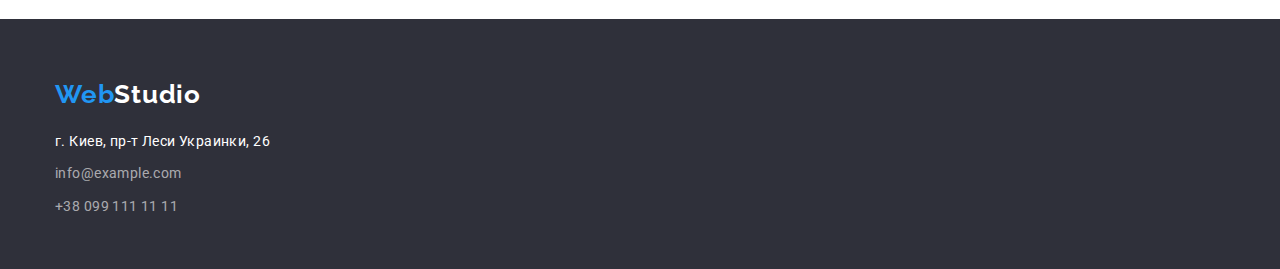
==== commit dc30cb9a: "full homework3" ====
--- a/portfolio.html
+++ b/portfolio.html
@@ -41,7 +41,7 @@
       </div>
     </header>
     <main>
-      <section>
+      <section class="section">
         <h2 class="visually-hidden">portfolio</h2>
         <div class="container">
           <ul class="portfolio-list">
--- a/css/styles.css
+++ b/css/styles.css
@@ -33,6 +33,10 @@
   margin-left: auto;
   margin-right: auto;
 }
+.section {
+  padding-top: 94px;
+  padding-bottom: 94px;
+}
 /* header */
 
 header .container {
@@ -123,9 +127,9 @@
   clip: rect(0 0 0 0);
   overflow: hidden;
 }
+
 .portfolio-list {
   display: flex;
-  padding-top: 94px;
   margin-left: auto;
   margin-right: auto;
 }
@@ -257,13 +261,10 @@
 .features h2 {
   color: transparent;
 }
-.features {
-  margin-bottom: 94px;
-}
+
 .features-list {
   display: flex;
   justify-content: space-between;
-  padding-top: 94px;
 }
 
 .features-list .list {
@@ -284,9 +285,7 @@
   font-size: 14px;
   line-height: 1.71;
 }
-.work-sect {
-  margin-bottom: 94px;
-}
+
 .work-title {
   margin-bottom: 50px;
 }
@@ -297,7 +296,6 @@
   margin-right: 30px;
 }
 .team-sect {
-  padding-bottom: 94px;
   background-color: #f5f4fa;
 }
 .team-title {
@@ -318,6 +316,7 @@
   margin-right: 30px;
 }
 .team-list .list {
+  background-color: #ffffff;
   box-shadow: 0px 1px 3px rgba(0, 0, 0, 0.12), 0px 1px 1px rgba(0, 0, 0, 0.14),
     0px 2px 1px rgba(0, 0, 0, 0.2);
   border-radius: 0px 0px 4px 4px;
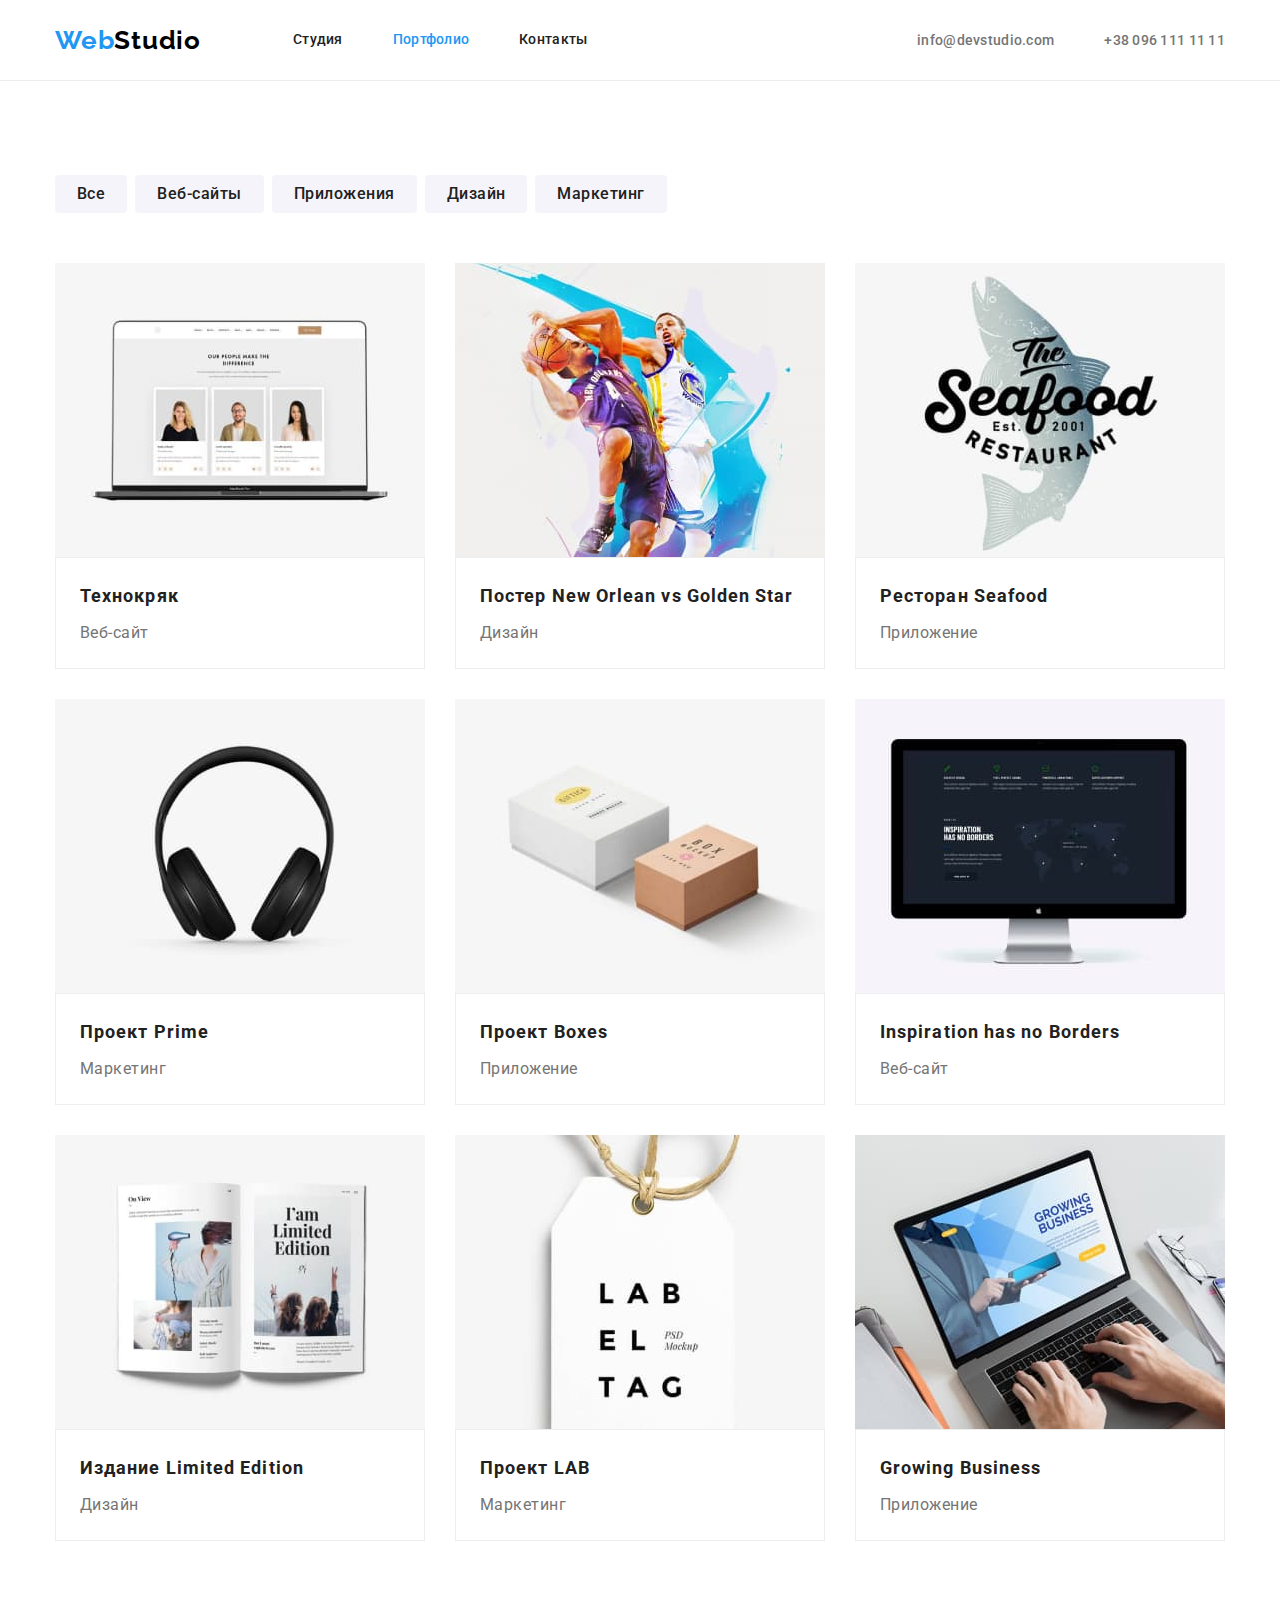
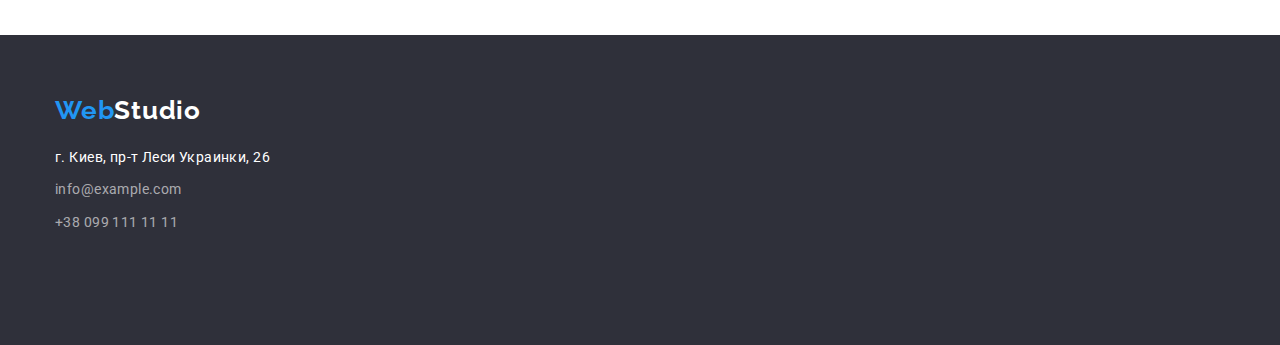
==== commit 05e536c6: "full corrected version" ====
--- a/portfolio.html
+++ b/portfolio.html
@@ -42,8 +42,8 @@
     </header>
     <main>
       <section class="section">
-        <h2 class="visually-hidden">portfolio</h2>
         <div class="container">
+          <h2 class="visually-hidden">portfolio</h2>
           <ul class="portfolio-list">
             <li class="list"><button type="button">Все</button></li>
             <li class="list"><button type="button">Веб-сайты</button></li>
@@ -51,9 +51,7 @@
             <li class="list"><button type="button">Дизайн</button></li>
             <li class="list"><button type="button">Маркетинг</button></li>
           </ul>
-        </div>
-        <h1 class="visually-hidden">projects</h1>
-        <div class="container">
+          <h1 class="visually-hidden">projects</h1>
           <ul class="project-list">
             <li class="list">
               <a href="#" class="project">
@@ -154,7 +152,7 @@
         <address>
           <span class="post-address">г. Киев, пр-т Леси Украинки, 26</span>
           <ul class="footer-contact-list">
-            <li class="list">
+            <li class="list mail">
               <a href="mailto:info@example.com" class="contact foot-contact">info@example.com</a>
             </li>
             <li class="list">
--- a/css/styles.css
+++ b/css/styles.css
@@ -26,7 +26,6 @@
   letter-spacing: 0.03em;
 }
 .container {
-  display: flex;
   width: 1200px;
   padding-left: 15px;
   padding-right: 15px;
@@ -41,6 +40,7 @@
 
 header .container {
   align-items: center;
+  display: flex;
 }
 
 .navigation {
@@ -132,6 +132,7 @@
   display: flex;
   margin-left: auto;
   margin-right: auto;
+  margin-bottom: 50px;
 }
 .portfolio-list .list {
   justify-content: center;
@@ -143,7 +144,6 @@
 .project-list {
   display: flex;
   flex-wrap: wrap;
-  padding-top: 34px;
 }
 h1 .container {
   width: 1164px;
@@ -154,8 +154,11 @@
   margin-bottom: 30px;
 }
 .project-discription {
+  padding-left: 24px;
+  padding-top: 20px;
+  padding-right: 24px;
+  padding-bottom: 20px;
   border: 1px solid #eeeeee;
-  padding-top: 20px;
 }
 .project-list .list:nth-child(3n) {
   margin-right: 0;
@@ -192,9 +195,6 @@
   margin-bottom: 20px; */
 
 .project-name {
-  display: block;
-  margin-left: 24px;
-  margin-right: 24px;
   margin-bottom: 4px;
   color: var(--main-text-color);
   font-weight: 700;
@@ -204,9 +204,6 @@
 }
 .project-type {
   display: block;
-  margin-left: 24px;
-  margin-right: 24px;
-  margin-bottom: 20px;
 }
 
 .project-type,
@@ -218,13 +215,18 @@
   letter-spacing: 0.03em;
 }
 /* main index */
-
+.hero-section {
+  padding-top: 200px;
+  padding-bottom: 200px;
+  background-color: var(--second-background-color);
+  text-align: center;
+}
 .hero {
   margin-left: auto;
   margin-right: auto;
   margin-bottom: 30px;
 
-  width: 696px;
+  max-width: 696px;
   align-items: center;
   color: #ffffff;
 
@@ -238,7 +240,6 @@
 .box {
   text-align: center;
   margin-bottom: 40px;
-  background-color: var(--second-background-color);
 }
 .btn {
   border-radius: 4px;
@@ -258,13 +259,9 @@
 .btn:hover {
   background-color: #188ce8;
 }
-.features h2 {
-  color: transparent;
-}
 
 .features-list {
   display: flex;
-  justify-content: space-between;
 }
 
 .features-list .list {
@@ -274,6 +271,7 @@
   margin-right: 30px;
 }
 .feature {
+  margin-bottom: 10px;
   font-weight: 700;
   font-size: 14px;
   line-height: 1.14;
@@ -284,6 +282,9 @@
   font-weight: 400;
   font-size: 14px;
   line-height: 1.71;
+}
+.section.work-sect {
+  padding-top: 0;
 }
 
 .work-title {
@@ -321,8 +322,14 @@
     0px 2px 1px rgba(0, 0, 0, 0.2);
   border-radius: 0px 0px 4px 4px;
 }
-.team-list img {
-  margin-bottom: 30px;
+/* .team-list img {
+  
+} */
+.team-description {
+  padding-left: 20px;
+  padding-top: 30px;
+  padding-right: 20px;
+  padding-bottom: 30px;
 }
 .teammate {
   margin-bottom: 10px;
@@ -332,17 +339,13 @@
   text-align: center;
 }
 .position {
-  margin-bottom: 30px;
   line-height: 1.19;
   text-align: center;
 }
 /* footer */
-footer .container {
-  flex-direction: column;
-}
+
 .footer-logo {
   display: inline-block;
-  margin-top: 60px;
   margin-bottom: 20px;
   color: #ffffff;
   font-family: 'Raleway', serif;
@@ -368,12 +371,17 @@
 }
 footer {
   background-color: var(--second-background-color);
+  padding-top: 60px;
+  padding-bottom: 60px;
 }
 .post-address,
 .foot-contact {
   display: block;
+  cursor: pointer;
+}
+.post-address,
+address .mail {
   margin-bottom: 9px;
-  cursor: pointer;
 }
 .contact.foot-contact.tel {
   margin-bottom: 50px;
